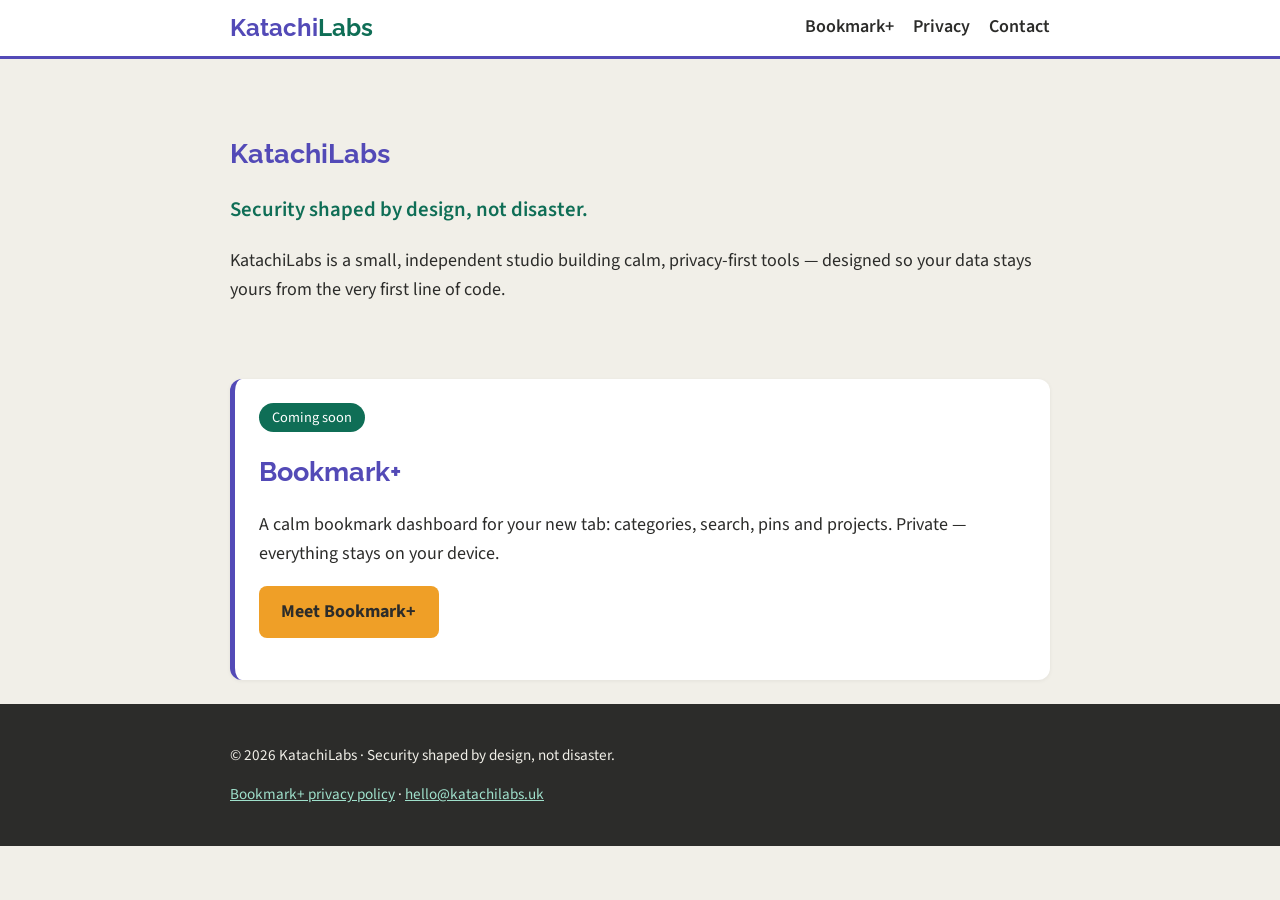
==== index.html @ a88a9feb "v0.1: home, Bookmark+ hub, draft privacy policy" ====
<!doctype html><html lang="en-GB"><head><meta charset="utf-8"><meta name="viewport" content="width=device-width,initial-scale=1">
<link rel="preconnect" href="https://fonts.googleapis.com"><link rel="preconnect" href="https://fonts.gstatic.com" crossorigin>
<link href="https://fonts.googleapis.com/css2?family=Raleway:wght@600;700&family=Source+Sans+3:wght@400;600&display=swap" rel="stylesheet">
<link rel="stylesheet" href="/style.css"><title>KatachiLabs — Security shaped by design, not disaster</title><meta name="description" content="KatachiLabs builds calm, private tools. Home of Bookmark+."></head><body>
<header class="site"><div class="wrap"><a class="wordmark" href="/">Katachi<span>Labs</span></a><nav><a href="/bookmark-plus/">Bookmark+</a><a href="/bookmark-plus/privacy/">Privacy</a><a href="mailto:hello@katachilabs.uk">Contact</a></nav></div></header><main class="wrap">
<section class="hero"><h1>KatachiLabs</h1><p class="tagline">Security shaped by design, not disaster.</p>
<!-- ASSUMPTION: placeholder intro; David to supply 2–3 lines -->
<p>KatachiLabs is a small, independent studio building calm, privacy-first tools — designed so your data stays yours from the very first line of code.</p></section>
<section class="card"><span class="badge">Coming soon</span><h2>Bookmark+</h2><p>A calm bookmark dashboard for your new tab: categories, search, pins and projects. Private — everything stays on your device.</p><p><a class="btn" href="/bookmark-plus/">Meet Bookmark+</a></p></section>
</main><footer class="site"><div class="wrap"><p>© 2026 KatachiLabs · Security shaped by design, not disaster.</p><p><a href="/bookmark-plus/privacy/">Bookmark+ privacy policy</a> · <!-- ASSUMPTION: contact address unconfirmed --><a href="mailto:hello@katachilabs.uk">hello@katachilabs.uk</a></p></div></footer></body></html>
---- style.css ----
:root{--purple:#534AB7;--teal:#0F6E56;--amber:#EF9F27;--charcoal:#2C2C2A;--fog:#F1EFE8;--card:#fff}
*{box-sizing:border-box}
body{margin:0;background:var(--fog);color:var(--charcoal);font:18px/1.6 "Source Sans 3","Source Sans Pro",system-ui,sans-serif}
h1,h2,h3,.wordmark{font-family:Raleway,system-ui,sans-serif;color:var(--purple);line-height:1.25}
a{color:var(--teal)}
.wrap{max-width:860px;margin:0 auto;padding:0 1.25rem}
header.site{background:#fff;border-bottom:3px solid var(--purple)}
header.site .wrap{display:flex;justify-content:space-between;align-items:center;flex-wrap:wrap;padding:.8rem 1.25rem}
.wordmark{font-weight:700;font-size:1.5rem;text-decoration:none}
.wordmark span{color:var(--teal)}
nav a{margin-left:1.2rem;text-decoration:none;font-weight:600;color:var(--charcoal)}
nav a:hover{color:var(--purple)}
.hero{padding:3.5rem 0 2rem}
.tagline{font-size:1.3rem;color:var(--teal);font-weight:600}
.card{background:var(--card);border-radius:12px;padding:1.5rem;margin:1.5rem 0;box-shadow:0 1px 4px rgba(0,0,0,.06);border-left:5px solid var(--purple)}
.btn{display:inline-block;background:var(--amber);color:var(--charcoal);font-weight:700;padding:.7rem 1.4rem;border-radius:8px;text-decoration:none}
.btn[aria-disabled=true]{opacity:.7;cursor:not-allowed}
.badge{display:inline-block;background:var(--teal);color:#fff;border-radius:999px;padding:.2rem .8rem;font-size:.9rem}
.draft{background:#fff4e0;border:1px dashed var(--amber);padding:.6rem 1rem;border-radius:8px}
table{border-collapse:collapse;width:100%;background:#fff}th,td{border:1px solid #ddd;padding:.5rem;text-align:left;vertical-align:top}th{background:#eeedf8}
main{padding-bottom:3rem}
footer.site{background:var(--charcoal);color:var(--fog);padding:1.5rem 0;font-size:.95rem}footer.site a{color:#9fe0cb}
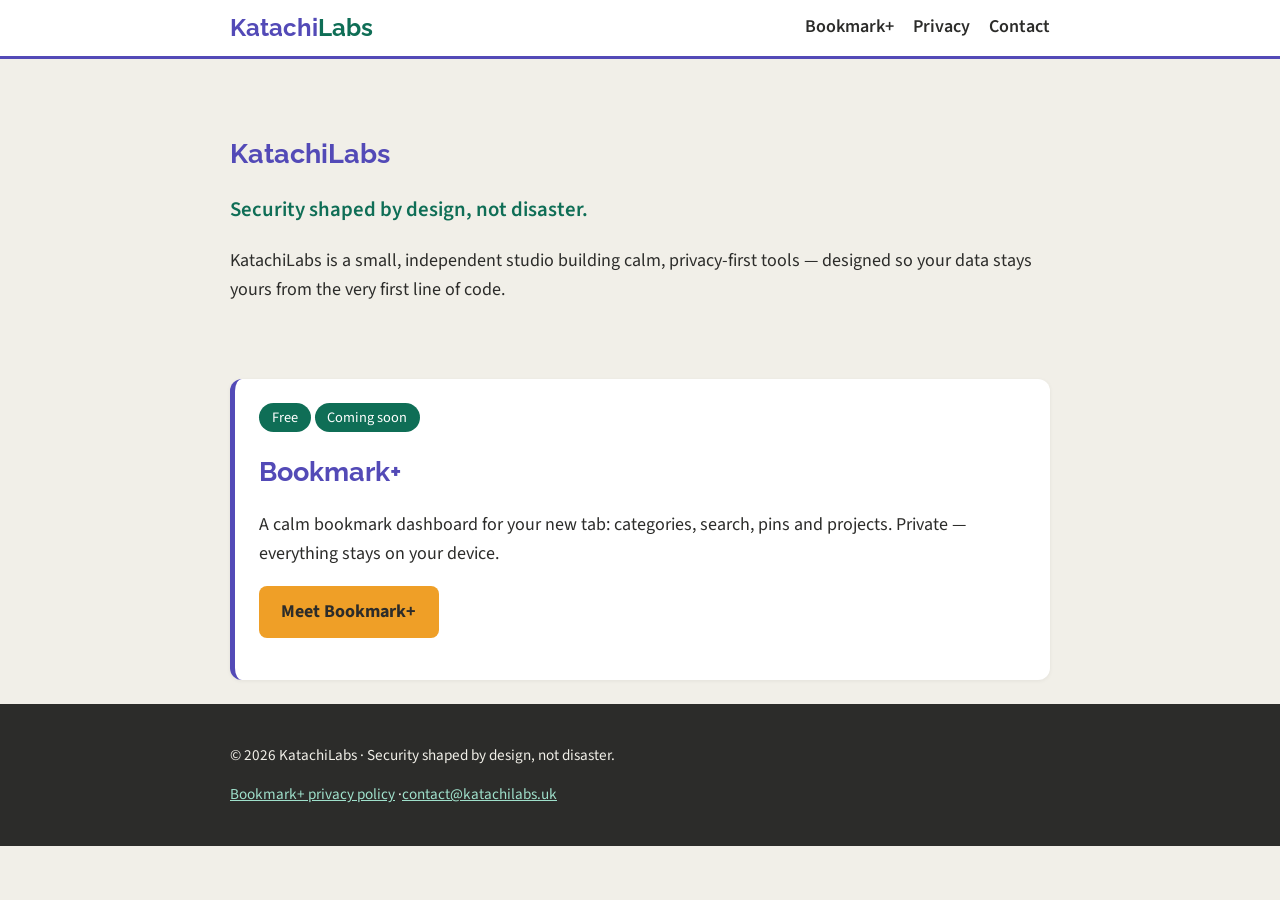
==== commit b9afc98b: "Contact to contact@, B+ marked Free, paid-tier line, resolve A2/A6" ====
--- a/index.html
+++ b/index.html
@@ -2,9 +2,9 @@
 <link rel="preconnect" href="https://fonts.googleapis.com"><link rel="preconnect" href="https://fonts.gstatic.com" crossorigin>
 <link href="https://fonts.googleapis.com/css2?family=Raleway:wght@600;700&family=Source+Sans+3:wght@400;600&display=swap" rel="stylesheet">
 <link rel="stylesheet" href="/style.css"><title>KatachiLabs — Security shaped by design, not disaster</title><meta name="description" content="KatachiLabs builds calm, private tools. Home of Bookmark+."></head><body>
-<header class="site"><div class="wrap"><a class="wordmark" href="/">Katachi<span>Labs</span></a><nav><a href="/bookmark-plus/">Bookmark+</a><a href="/bookmark-plus/privacy/">Privacy</a><a href="mailto:hello@katachilabs.uk">Contact</a></nav></div></header><main class="wrap">
+<header class="site"><div class="wrap"><a class="wordmark" href="/">Katachi<span>Labs</span></a><nav><a href="/bookmark-plus/">Bookmark+</a><a href="/bookmark-plus/privacy/">Privacy</a><a href="mailto:contact@katachilabs.uk">Contact</a></nav></div></header><main class="wrap">
 <section class="hero"><h1>KatachiLabs</h1><p class="tagline">Security shaped by design, not disaster.</p>
 <!-- ASSUMPTION: placeholder intro; David to supply 2–3 lines -->
 <p>KatachiLabs is a small, independent studio building calm, privacy-first tools — designed so your data stays yours from the very first line of code.</p></section>
-<section class="card"><span class="badge">Coming soon</span><h2>Bookmark+</h2><p>A calm bookmark dashboard for your new tab: categories, search, pins and projects. Private — everything stays on your device.</p><p><a class="btn" href="/bookmark-plus/">Meet Bookmark+</a></p></section>
-</main><footer class="site"><div class="wrap"><p>© 2026 KatachiLabs · Security shaped by design, not disaster.</p><p><a href="/bookmark-plus/privacy/">Bookmark+ privacy policy</a> · <!-- ASSUMPTION: contact address unconfirmed --><a href="mailto:hello@katachilabs.uk">hello@katachilabs.uk</a></p></div></footer></body></html>
+<section class="card"><span class="badge">Free</span> <span class="badge">Coming soon</span><h2>Bookmark+</h2><p>A calm bookmark dashboard for your new tab: categories, search, pins and projects. Private — everything stays on your device.</p><p><a class="btn" href="/bookmark-plus/">Meet Bookmark+</a></p></section>
+</main><footer class="site"><div class="wrap"><p>© 2026 KatachiLabs · Security shaped by design, not disaster.</p><p><a href="/bookmark-plus/privacy/">Bookmark+ privacy policy</a> ·<a href="mailto:contact@katachilabs.uk">contact@katachilabs.uk</a></p></div></footer></body></html>
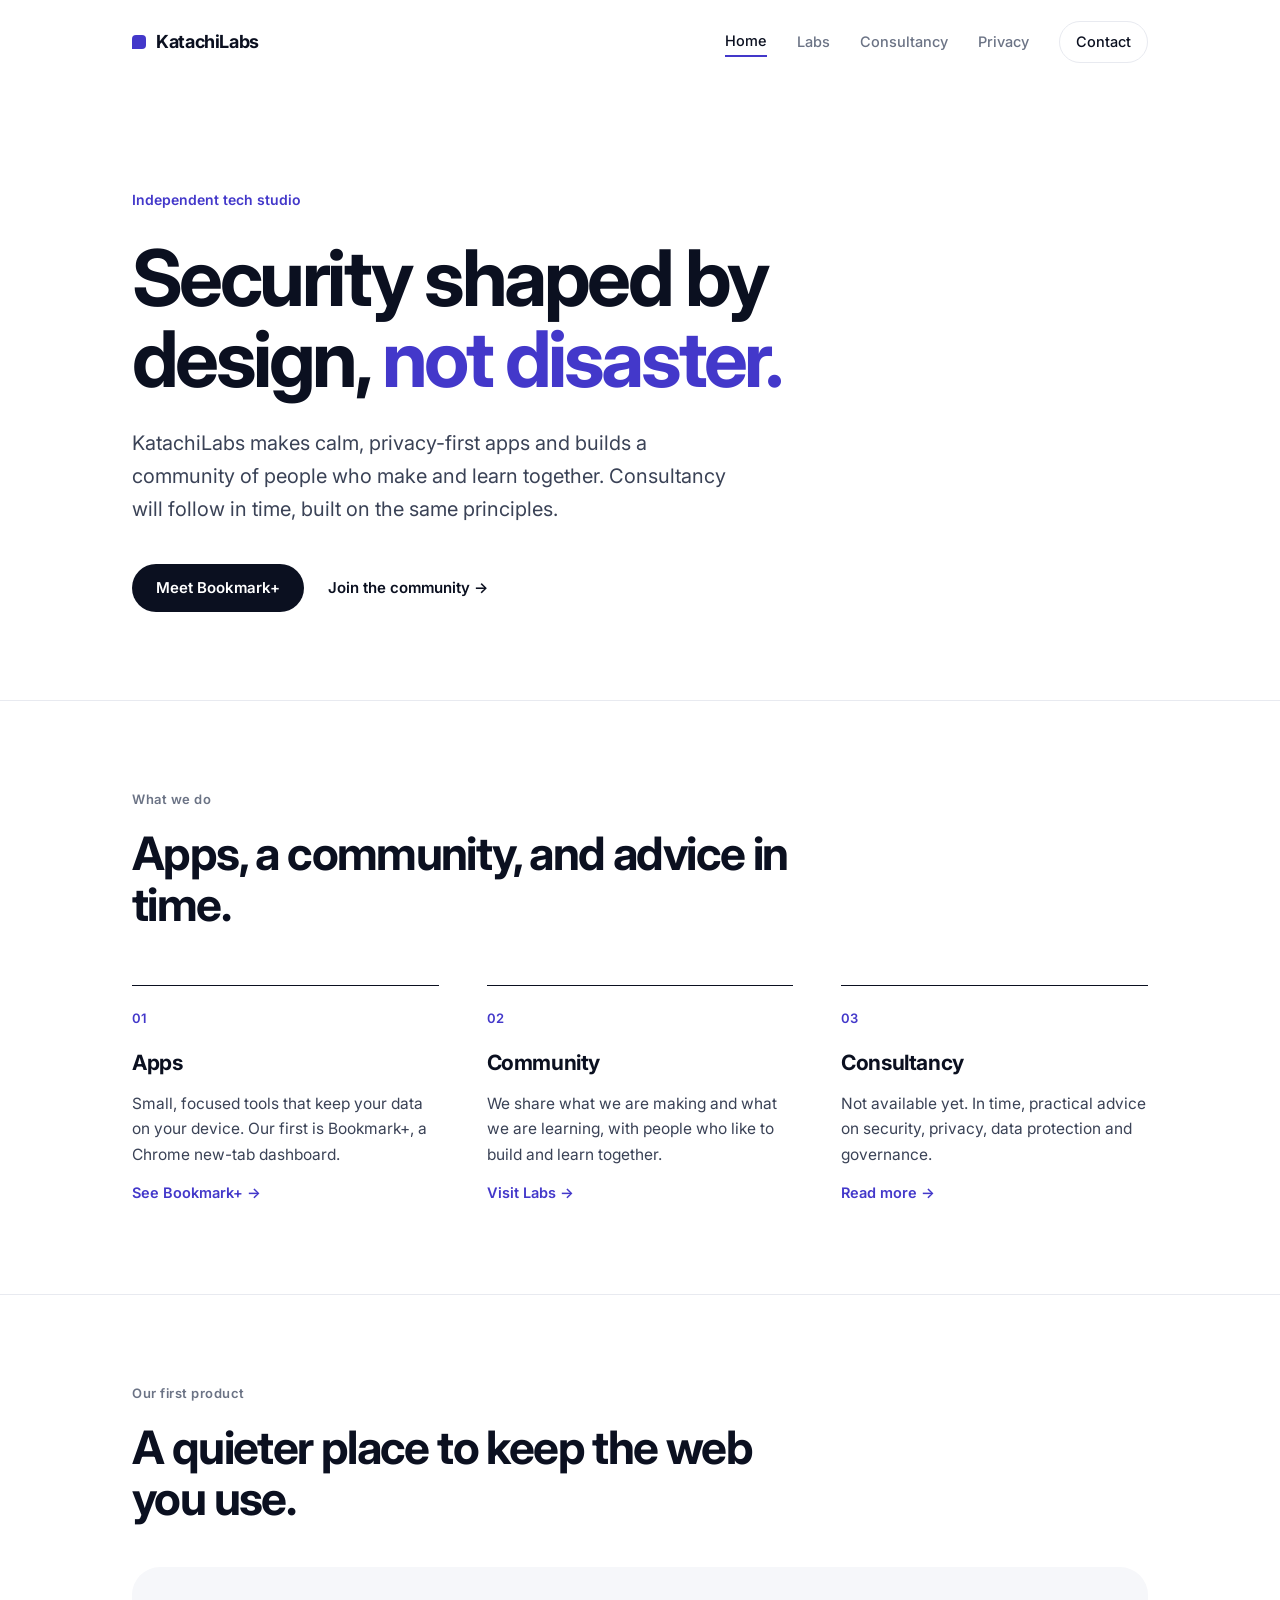
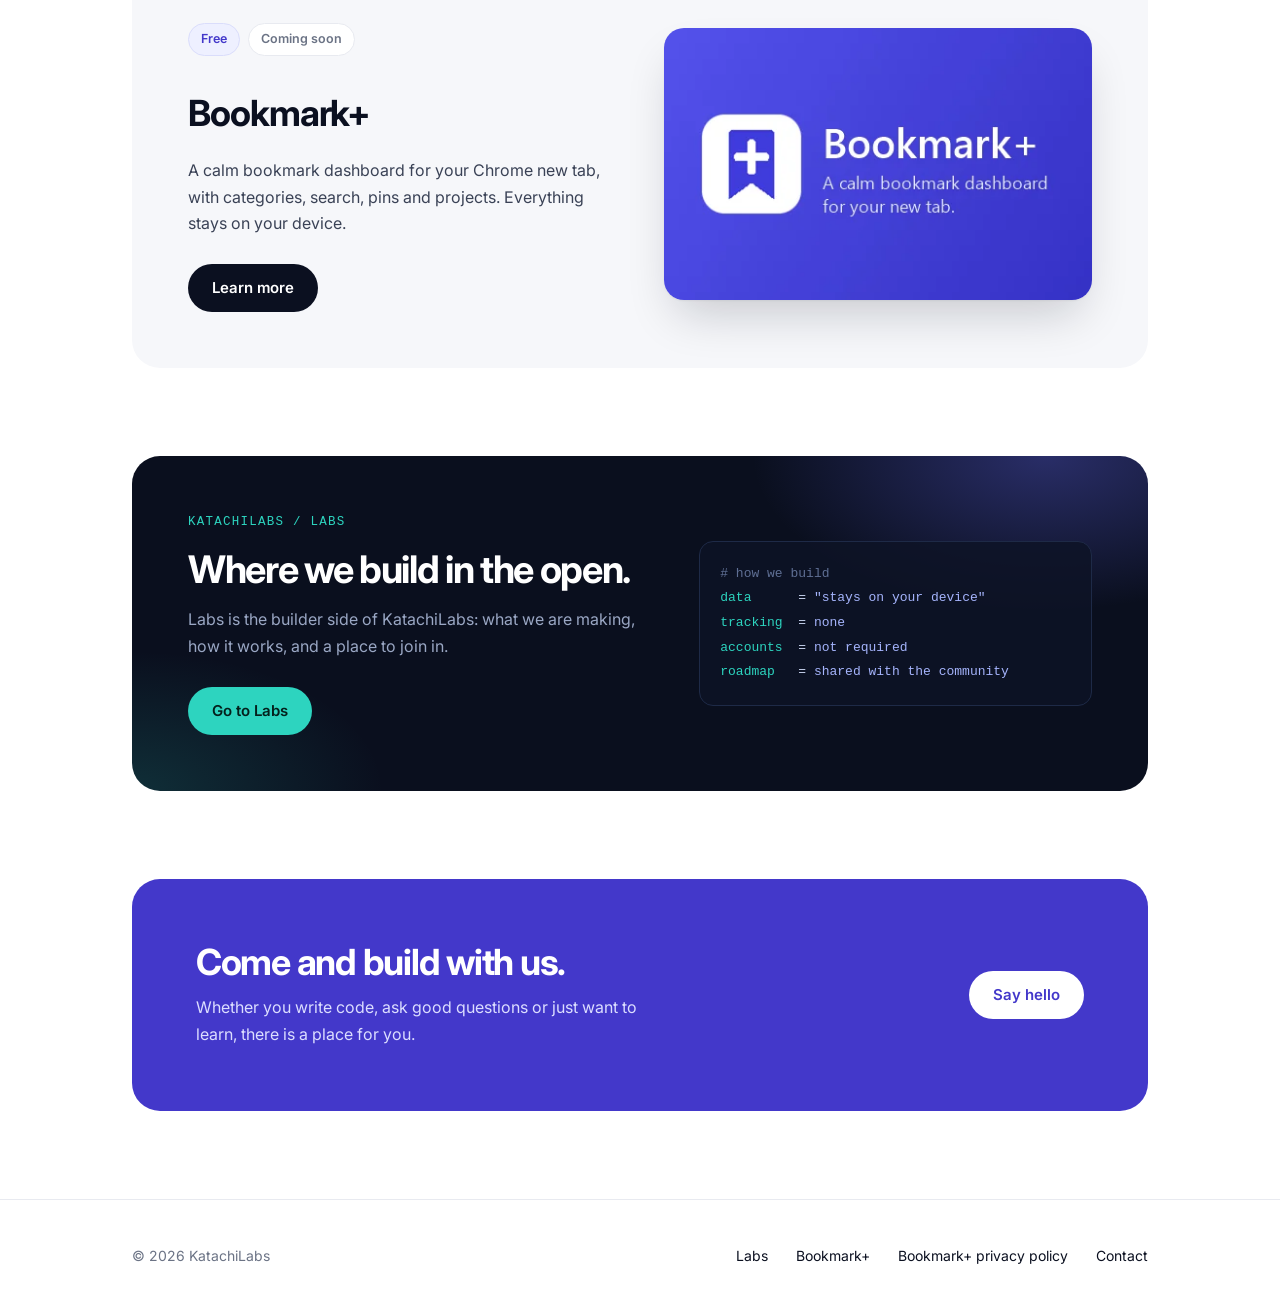
==== commit e6c503ee: "v2 prototype: two-theme split (Clean Slate main site, Midnight Studio Labs), real Bookmark+ images" ====
--- a/index.html
+++ b/index.html
@@ -1,10 +1,39 @@
-<!doctype html><html lang="en-GB"><head><meta charset="utf-8"><meta name="viewport" content="width=device-width,initial-scale=1">
+<!doctype html>
+<html lang="en-GB"><head><meta charset="utf-8"><meta name="viewport" content="width=device-width,initial-scale=1">
+<title>KatachiLabs | Security shaped by design, not disaster</title><meta name="description" content="KatachiLabs is an independent tech studio building calm, privacy-first apps and a builder community. Home of Bookmark+."><meta name="theme-color" content="#ffffff">
+<link rel="icon" href="/assets/favicon.svg" type="image/svg+xml">
 <link rel="preconnect" href="https://fonts.googleapis.com"><link rel="preconnect" href="https://fonts.gstatic.com" crossorigin>
-<link href="https://fonts.googleapis.com/css2?family=Raleway:wght@600;700&family=Source+Sans+3:wght@400;600&display=swap" rel="stylesheet">
-<link rel="stylesheet" href="/style.css"><title>KatachiLabs — Security shaped by design, not disaster</title><meta name="description" content="KatachiLabs builds calm, private tools. Home of Bookmark+."></head><body>
-<header class="site"><div class="wrap"><a class="wordmark" href="/">Katachi<span>Labs</span></a><nav><a href="/bookmark-plus/">Bookmark+</a><a href="/bookmark-plus/privacy/">Privacy</a><a href="mailto:contact@katachilabs.uk">Contact</a></nav></div></header><main class="wrap">
-<section class="hero"><h1>KatachiLabs</h1><p class="tagline">Security shaped by design, not disaster.</p>
-<!-- ASSUMPTION: placeholder intro; David to supply 2–3 lines -->
-<p>KatachiLabs is a small, independent studio building calm, privacy-first tools — designed so your data stays yours from the very first line of code.</p></section>
-<section class="card"><span class="badge">Free</span> <span class="badge">Coming soon</span><h2>Bookmark+</h2><p>A calm bookmark dashboard for your new tab: categories, search, pins and projects. Private — everything stays on your device.</p><p><a class="btn" href="/bookmark-plus/">Meet Bookmark+</a></p></section>
-</main><footer class="site"><div class="wrap"><p>© 2026 KatachiLabs · Security shaped by design, not disaster.</p><p><a href="/bookmark-plus/privacy/">Bookmark+ privacy policy</a> ·<a href="mailto:contact@katachilabs.uk">contact@katachilabs.uk</a></p></div></footer></body></html>
+<link href="https://fonts.googleapis.com/css2?family=Inter:wght@400;500;600;700&display=swap" rel="stylesheet">
+<link rel="stylesheet" href="/assets/tokens.css"><link rel="stylesheet" href="/assets/clean-slate.css">
+</head><body class="theme-light">
+<a class="skip" href="#main">Skip to content</a>
+<header class="site"><div class="wrap"><a class="logo" href="/" aria-label="KatachiLabs home"><i></i>KatachiLabs</a><nav aria-label="Main"><a href="/" aria-current="page">Home</a><a href="/labs/">Labs</a><a href="/consultancy/">Consultancy</a><a href="/bookmark-plus/privacy/">Privacy</a><a href="/contact/" class="c">Contact</a></nav></div></header>
+<main id="main">
+<div class="wrap"><div class="hero"><div class="kicker">Independent tech studio</div>
+<h1>Security shaped by design, <em>not disaster.</em></h1>
+<p class="lead">KatachiLabs makes calm, privacy-first apps and builds a community of people who make and learn together. Consultancy will follow in time, built on the same principles.</p>
+<div class="btns"><a class="btn p" href="/bookmark-plus/">Meet Bookmark+</a><a class="btn t" href="/labs/">Join the community &rarr;</a></div></div></div>
+<hr>
+<div class="wrap sec"><div class="label">What we do</div><h2>Apps, a community, and advice in time.</h2>
+<div class="cols">
+<div class="col"><span class="n">01</span><h3>Apps</h3><p>Small, focused tools that keep your data on your device. Our first is Bookmark+, a Chrome new-tab dashboard.</p><a class="more" href="/bookmark-plus/">See Bookmark+ &rarr;</a></div>
+<div class="col"><span class="n">02</span><h3>Community</h3><p>We share what we are making and what we are learning, with people who like to build and learn together.</p><a class="more" href="/labs/">Visit Labs &rarr;</a></div>
+<div class="col"><span class="n">03</span><h3>Consultancy</h3><p>Not available yet. In time, practical advice on security, privacy, data protection and governance.</p><a class="more" href="/consultancy/">Read more &rarr;</a></div>
+</div></div>
+<hr>
+<div class="wrap sec"><div class="label">Our first product</div><h2>A quieter place to keep the web you use.</h2>
+<div class="product"><div><div class="pills"><span class="pill a">Free</span><span class="pill">Coming soon</span></div>
+<h3>Bookmark+</h3><p>A calm bookmark dashboard for your Chrome new tab, with categories, search, pins and projects. Everything stays on your device.</p><a class="btn p" href="/bookmark-plus/">Learn more</a></div>
+<div class="promo"><picture><source type="image/webp" srcset="/labs/bookmark-plus/img/promo-440.webp"><img src="/labs/bookmark-plus/img/promo-440.png" width="440" height="280" alt="Bookmark+ logo tile: a bookmark icon with a plus sign, and the text 'A calm bookmark dashboard for your new tab.'" loading="lazy" decoding="async"></picture></div></div></div>
+<div class="wrap" style="padding-bottom:88px"><div class="labsband"><div><div class="tagline">KatachiLabs / Labs</div><h2>Where we build in the open.</h2>
+<p>Labs is the builder side of KatachiLabs: what we are making, how it works, and a place to join in.</p><a class="btn" href="/labs/">Go to Labs</a></div>
+<pre><span class="c"># how we build</span>
+<span class="k">data</span>      = <span class="v">"stays on your device"</span>
+<span class="k">tracking</span>  = <span class="v">none</span>
+<span class="k">accounts</span>  = <span class="v">not required</span>
+<span class="k">roadmap</span>   = <span class="v">shared with the community</span></pre></div></div>
+<div class="wrap cta"><div class="box"><div><h2>Come and build with us.</h2><p>Whether you write code, ask good questions or just want to learn, there is a place for you.</p></div><a class="btn" href="/contact/">Say hello</a></div></div>
+</main>
+<footer class="site"><div class="wrap"><div>&copy; 2026 KatachiLabs</div>
+<div class="l"><a href="/labs/">Labs</a><a href="/bookmark-plus/">Bookmark+</a><a href="/bookmark-plus/privacy/">Bookmark+ privacy policy</a><a href="/contact/">Contact</a></div></div></footer>
+</body></html>
--- a/assets/tokens.css
+++ b/assets/tokens.css
@@ -0,0 +1,20 @@
+/* Shared design tokens: fonts, brand accents, shape. Loaded by both themes. */
+:root{
+  --font-sans:Inter,system-ui,-apple-system,"Segoe UI",Roboto,sans-serif;
+  --font-mono:"JetBrains Mono",ui-monospace,Menlo,Consolas,monospace;
+  --brand-indigo:#4338CA;      /* Clean Slate accent */
+  --brand-indigo-light:#6366F1;/* Midnight secondary accent */
+  --brand-teal:#2DD4BF;        /* Midnight primary accent */
+  --brand-ink:#0B1020;
+  --brand-night:#0A0F1E;
+  --radius-pill:99px;
+  --radius-card:20px;
+}
+*{box-sizing:border-box;margin:0}
+html{-webkit-text-size-adjust:100%}
+a{color:inherit;text-decoration:none}
+img,svg{max-width:100%}
+.skip{position:absolute;left:-999px;top:0;background:#fff;color:#000;padding:8px 12px;z-index:99}
+.skip:focus{left:8px;top:8px}
+.placeholder{background:#FFF4CC;color:#5B4A00;border:1px dashed #D4A800;border-radius:6px;padding:1px 8px;font-weight:600;font-size:.92em}
+.dark .placeholder,.theme-dark .placeholder{background:rgba(251,191,36,.12);color:#FCD34D;border-color:rgba(251,191,36,.5)}
--- a/assets/clean-slate.css
+++ b/assets/clean-slate.css
@@ -0,0 +1,112 @@
+/* Clean Slate theme: main site (front of house) */
+:root{--ink:#0B1020;--text:#3A4256;--muted:#6B7385;--line:#E8EAF0;--soft:#F6F7FA;--accent:#4338CA;--accent-soft:#EEF0FF}
+body{font-family:var(--font-sans);background:#fff;color:var(--text);line-height:1.65;-webkit-font-smoothing:antialiased;font-size:16px}
+.wrap{max-width:1080px;margin:0 auto;padding:0 32px}
+header.site .wrap{display:flex;align-items:center;justify-content:space-between;height:84px;gap:24px}
+.logo{font-weight:700;font-size:18px;color:var(--ink);letter-spacing:-.02em;display:flex;align-items:center;gap:10px}
+.logo i{width:14px;height:14px;background:var(--accent);border-radius:4px 4px 4px 0;display:inline-block}
+nav{display:flex;gap:30px;font-size:14.5px;color:var(--muted);font-weight:500;align-items:center}
+nav a:hover,nav a[aria-current]{color:var(--ink)}
+nav a[aria-current]:not(.c){box-shadow:0 2px 0 var(--accent);padding-bottom:3px}
+nav a.c{color:var(--ink);border:1px solid var(--line);padding:8px 16px;border-radius:99px}
+nav a.c:hover,nav a.c[aria-current]{border-color:var(--ink)}
+a:focus-visible{outline:2px solid var(--accent);outline-offset:3px;border-radius:4px}
+.hero{padding-block:104px 88px;max-width:860px}
+.kicker{font-size:14px;font-weight:600;color:var(--accent);margin-bottom:26px}
+h1{font-size:clamp(38px,6.6vw,78px);line-height:1.04;letter-spacing:-.045em;color:var(--ink);font-weight:700}
+h1 em{font-style:normal;color:var(--accent)}
+.hero.sm{padding-block:80px 56px}
+.hero.sm h1{font-size:clamp(34px,5vw,56px)}
+.lead{font-size:20px;color:var(--text);max-width:620px;margin:28px 0 38px}
+.btns{display:flex;gap:12px;flex-wrap:wrap;align-items:center}
+.btn{font-weight:600;font-size:15px;padding:14px 24px;border-radius:99px;transition:.2s;display:inline-block;line-height:1.3}
+.btn.p{background:var(--ink);color:#fff}.btn.p:hover{background:var(--accent)}
+.btn.t{color:var(--ink);padding-left:12px}.btn.t:hover{color:var(--accent)}
+.btn[aria-disabled=true]{opacity:.6;cursor:not-allowed;pointer-events:none}
+hr{border:0;border-top:1px solid var(--line)}
+.sec{padding-block:88px}
+.label{font-size:13px;font-weight:600;color:var(--muted);letter-spacing:.04em;margin-bottom:18px}
+h2{font-size:clamp(28px,4vw,46px);letter-spacing:-.035em;line-height:1.1;color:var(--ink);font-weight:700;max-width:680px}
+.product{margin-top:44px;background:var(--soft);border-radius:28px;padding:56px;display:grid;grid-template-columns:1fr 1fr;gap:48px;align-items:center}
+.pills{display:flex;gap:8px;margin-bottom:22px;flex-wrap:wrap}
+.pill{font-size:12.5px;font-weight:600;padding:5px 12px;border-radius:99px;background:#fff;border:1px solid var(--line);color:var(--muted)}
+.pill.a{background:var(--accent-soft);border-color:#DADDFB;color:var(--accent)}
+.product h3{font-size:36px;letter-spacing:-.03em;color:var(--ink);margin-bottom:14px}
+.product p{margin-bottom:28px;max-width:440px}
+.shot{background:#fff;border-radius:18px;box-shadow:0 1px 2px rgba(11,16,32,.05),0 24px 48px -12px rgba(11,16,32,.14);padding:20px;border:1px solid var(--line)}
+.shot .dots{display:flex;gap:6px;margin-bottom:16px}.shot .dots i{width:9px;height:9px;border-radius:50%;background:var(--line)}
+.shot .s{height:34px;border-radius:99px;background:var(--soft);font-size:12.5px;color:var(--muted);padding:7px 16px;margin-bottom:14px}
+.shot .g{display:grid;grid-template-columns:repeat(4,1fr);gap:10px}
+.shot .g b{aspect-ratio:1;border-radius:12px;background:var(--soft)}
+.shot .g b:nth-child(2),.shot .g b:nth-child(7){background:var(--accent-soft)}
+.shot .g b:nth-child(5){background:var(--accent)}
+.cols{display:grid;grid-template-columns:repeat(3,1fr);gap:48px;margin-top:56px}
+.col{border-top:1px solid var(--ink);padding-top:22px}
+.col .n{font-size:13px;font-weight:600;color:var(--accent);margin-bottom:16px;display:block}
+.col h3{font-size:21px;color:var(--ink);letter-spacing:-.02em;margin-bottom:10px}
+.col p{font-size:15.5px;color:var(--text)}
+.col .more{display:inline-block;margin-top:14px;font-weight:600;font-size:14.5px;color:var(--accent)}
+.col .more:hover{text-decoration:underline}
+/* Labs bridge: a dark card on the light site that previews the Labs theme */
+.labsband{background:#0A0F1E;color:#E7ECF7;border-radius:28px;padding:56px;display:grid;grid-template-columns:1.2fr 1fr;gap:40px;align-items:center;
+  background-image:radial-gradient(420px 220px at 90% 0,rgba(99,102,241,.35),transparent 70%),radial-gradient(360px 200px at 0 100%,rgba(45,212,191,.16),transparent 70%)}
+.labsband .tagline{font-family:var(--font-mono);font-size:12.5px;color:#2DD4BF;letter-spacing:.1em;text-transform:uppercase;margin-bottom:16px}
+.labsband h2{color:#fff;font-size:clamp(26px,3.4vw,38px)}
+.labsband p{color:#9AA7C4;margin:16px 0 28px;max-width:480px}
+.labsband .btn{background:#2DD4BF;color:#04201C}.labsband .btn:hover{background:#fff}
+.labsband pre{font-family:var(--font-mono);font-size:13px;line-height:1.9;color:#C8D3EE;background:rgba(13,19,38,.85);border:1px solid #1E2A47;border-radius:14px;padding:20px;white-space:pre-wrap;overflow:hidden}
+.labsband pre .k{color:#2DD4BF}.labsband pre .c{color:#5F6F94}.labsband pre .v{color:#A5B4FC}
+.cta{padding-bottom:88px}
+.cta .box{border-radius:28px;background:var(--accent);color:#fff;padding:64px;display:flex;justify-content:space-between;align-items:center;gap:32px}
+.cta h2{color:#fff;font-size:36px}
+.cta p{color:#DCDEFF;margin-top:12px;max-width:480px}
+.cta .btn{background:#fff;color:var(--accent);white-space:nowrap}.cta .btn:hover{background:var(--ink);color:#fff}
+/* simple content pages */
+.page{padding-block:24px 96px;max-width:760px}
+.page p{margin-bottom:18px}
+.card{border:1px solid var(--line);border-radius:20px;padding:32px;margin:28px 0;background:#fff}
+.card h2,.card h3{font-size:22px;letter-spacing:-.02em;margin-bottom:10px}
+.card.soft{background:var(--soft);border-color:transparent}
+.card ul{padding-left:20px}.card li{margin:6px 0}
+.page a.inline,.prose a{color:var(--accent);text-decoration:underline;text-underline-offset:3px}
+/* privacy policy prose */
+.prose{max-width:780px;padding-block:56px 96px}
+.prose h1{font-size:clamp(32px,4.6vw,48px);letter-spacing:-.04em;margin-bottom:18px}
+.prose h2{font-size:26px;letter-spacing:-.025em;margin:44px 0 14px;max-width:none}
+.prose p{margin:0 0 16px}
+.prose ul{margin:0 0 18px;padding-left:22px}.prose li{margin:8px 0}
+.prose strong{color:var(--ink)}
+.prose code,.prose kbd{font-family:var(--font-mono);font-size:.88em;background:var(--soft);border:1px solid var(--line);border-radius:6px;padding:1px 6px;color:var(--ink);overflow-wrap:anywhere}
+.prose table{border-collapse:collapse;width:100%;margin:18px 0 22px;font-size:15px;border:1px solid var(--line);border-radius:12px}
+.prose th,.prose td{border-bottom:1px solid var(--line);padding:12px 14px;text-align:left;vertical-align:top}
+.prose th{background:var(--soft);color:var(--ink);font-weight:600;font-size:13.5px}
+.prose td:first-child{white-space:nowrap}
+.prose tr:last-child td{border-bottom:0}
+footer.site{border-top:1px solid var(--line);padding:44px 0;font-size:14px;color:var(--muted)}
+footer.site .wrap{display:flex;justify-content:space-between;flex-wrap:wrap;gap:18px}
+footer.site .l{display:flex;gap:28px;flex-wrap:wrap}footer.site a{color:var(--ink)}footer.site a:hover{color:var(--accent)}
+@media(max-width:860px){.product{grid-template-columns:1fr;padding:36px}.cols{grid-template-columns:1fr;gap:32px}.cta .box{flex-direction:column;align-items:flex-start;padding:40px}.labsband{grid-template-columns:1fr;padding:36px}}
+@media(max-width:640px){
+  .wrap{padding:0 20px}
+  header.site .wrap{height:auto;flex-wrap:wrap;padding-top:16px;padding-bottom:8px;gap:8px 16px}
+  nav{width:100%;gap:18px;overflow-x:auto;padding:8px 0 10px;font-size:14px;white-space:nowrap}
+  nav a.c{padding:6px 14px}
+  .hero{padding-block:56px 48px}.hero.sm{padding-block:48px 32px}.sec{padding-block:56px}.product{padding:24px;border-radius:22px}.cta{padding-bottom:56px}
+  .lead{font-size:18px}.cta .box{padding:28px;border-radius:22px}.labsband{padding:26px;border-radius:22px}
+  .prose{padding-block:32px 64px}.prose th,.prose td{padding:10px}.prose td:first-child{white-space:normal}
+  .card{padding:22px}
+}
+.prose td code{overflow-wrap:normal}
+@media(max-width:640px){.prose td:first-child{min-width:104px}.prose td code{font-size:.82em;padding:1px 4px}}
+.promo{display:flex;justify-content:center}
+.promo img{width:100%;max-width:440px;height:auto;border-radius:20px;box-shadow:0 1px 2px rgba(11,16,32,.05),0 24px 48px -12px rgba(11,16,32,.2)}
+.hero-shot{margin:0 0 72px}
+.hero-shot img,.gallery img{display:block;width:100%;height:auto;border-radius:16px;border:1px solid var(--line);box-shadow:0 1px 2px rgba(11,16,32,.05),0 24px 48px -12px rgba(11,16,32,.16)}
+.hero-shot figcaption{font-size:13px;color:var(--muted);margin-top:12px}
+.checks{list-style:none;padding:0;margin-top:40px;display:grid;grid-template-columns:1fr 1fr;gap:12px 32px}
+.checks li{padding-left:28px;position:relative}
+.checks li:before{content:"";position:absolute;left:4px;top:.55em;width:10px;height:6px;border-left:2px solid var(--accent);border-bottom:2px solid var(--accent);transform:rotate(-45deg)}
+.col kbd{font-family:var(--font-mono);font-size:.85em;background:var(--soft);border:1px solid var(--line);border-radius:6px;padding:1px 6px;color:var(--ink)}
+.pills{margin-bottom:28px}
+@media(max-width:640px){.checks{grid-template-columns:1fr}.hero-shot{margin-bottom:40px}}
+@media(max-width:420px){nav{gap:13px;font-size:13.5px}nav a.c{padding:5px 11px}}
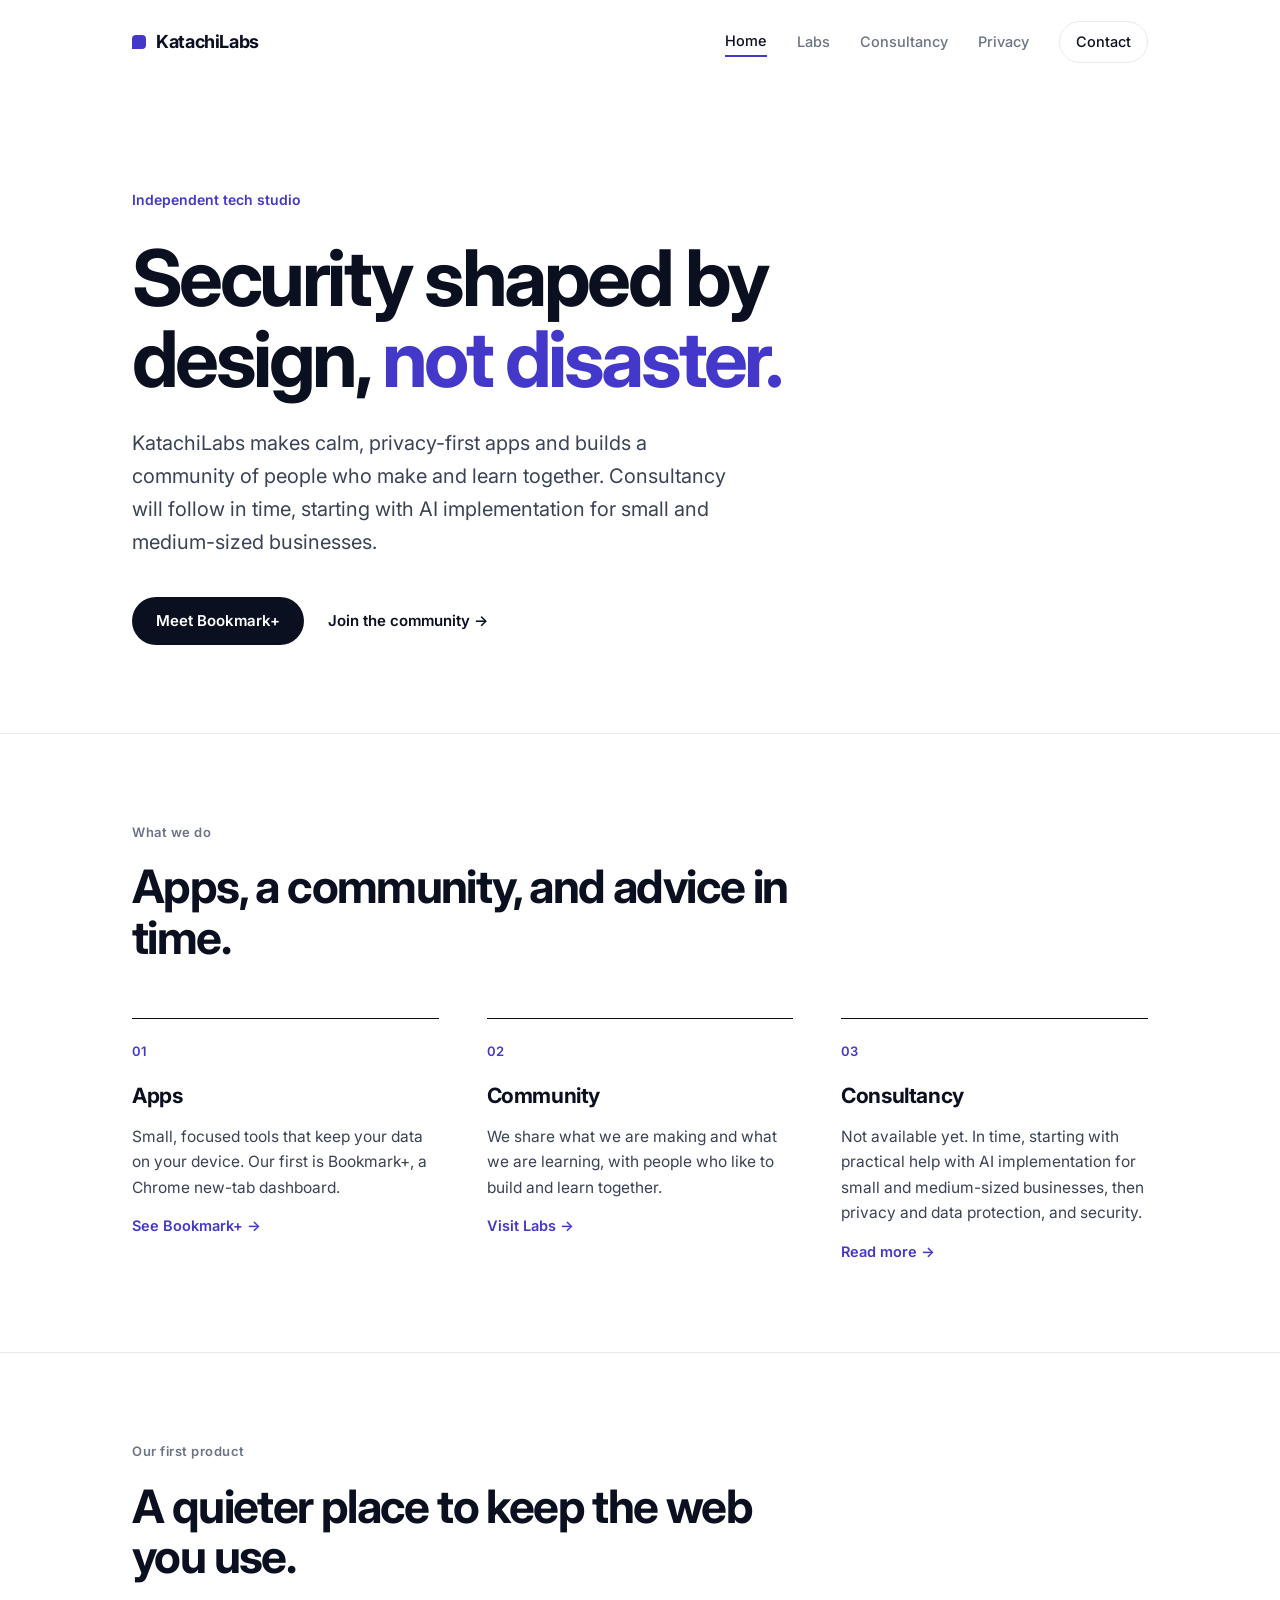
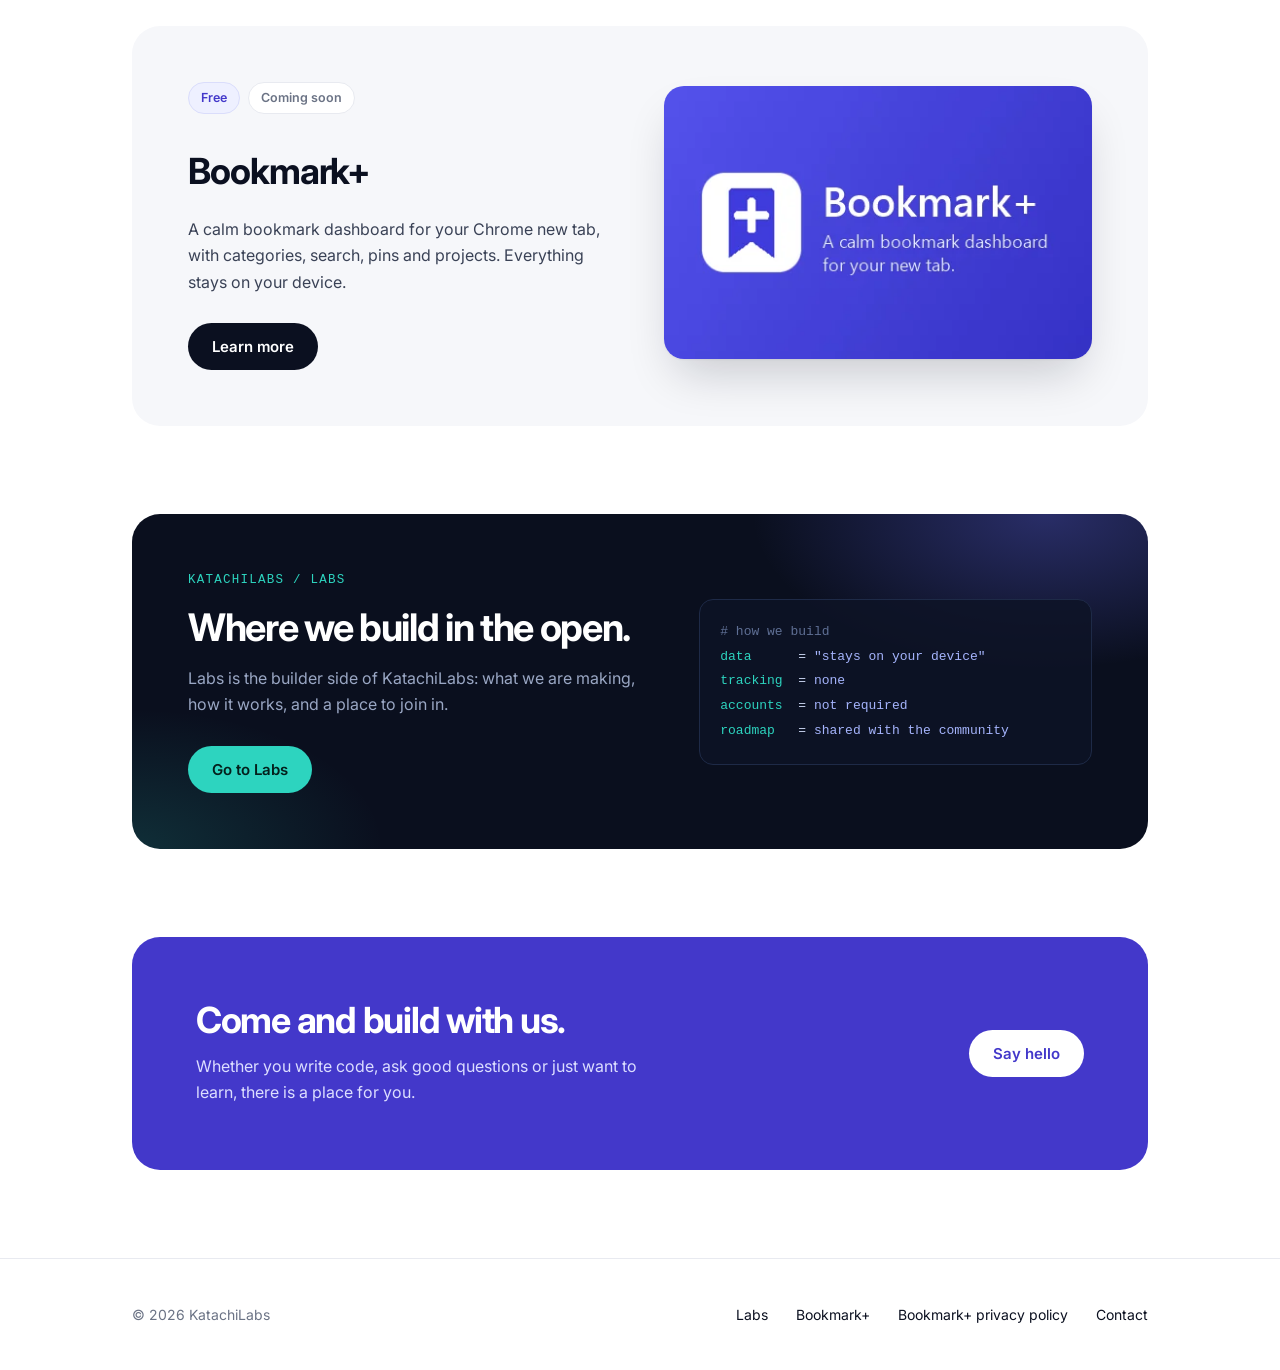
==== commit 445f2c07: "v2: real contact email, consultancy reordered (AI implementation for SMBs first), build log intro" ====
--- a/index.html
+++ b/index.html
@@ -11,14 +11,14 @@
 <main id="main">
 <div class="wrap"><div class="hero"><div class="kicker">Independent tech studio</div>
 <h1>Security shaped by design, <em>not disaster.</em></h1>
-<p class="lead">KatachiLabs makes calm, privacy-first apps and builds a community of people who make and learn together. Consultancy will follow in time, built on the same principles.</p>
+<p class="lead">KatachiLabs makes calm, privacy-first apps and builds a community of people who make and learn together. Consultancy will follow in time, starting with AI implementation for small and medium-sized businesses.</p>
 <div class="btns"><a class="btn p" href="/bookmark-plus/">Meet Bookmark+</a><a class="btn t" href="/labs/">Join the community &rarr;</a></div></div></div>
 <hr>
 <div class="wrap sec"><div class="label">What we do</div><h2>Apps, a community, and advice in time.</h2>
 <div class="cols">
 <div class="col"><span class="n">01</span><h3>Apps</h3><p>Small, focused tools that keep your data on your device. Our first is Bookmark+, a Chrome new-tab dashboard.</p><a class="more" href="/bookmark-plus/">See Bookmark+ &rarr;</a></div>
 <div class="col"><span class="n">02</span><h3>Community</h3><p>We share what we are making and what we are learning, with people who like to build and learn together.</p><a class="more" href="/labs/">Visit Labs &rarr;</a></div>
-<div class="col"><span class="n">03</span><h3>Consultancy</h3><p>Not available yet. In time, practical advice on security, privacy, data protection and governance.</p><a class="more" href="/consultancy/">Read more &rarr;</a></div>
+<div class="col"><span class="n">03</span><h3>Consultancy</h3><p>Not available yet. In time, starting with practical help with AI implementation for small and medium-sized businesses, then privacy and data protection, and security.</p><a class="more" href="/consultancy/">Read more &rarr;</a></div>
 </div></div>
 <hr>
 <div class="wrap sec"><div class="label">Our first product</div><h2>A quieter place to keep the web you use.</h2>
--- a/assets/clean-slate.css
+++ b/assets/clean-slate.css
@@ -110,3 +110,4 @@
 .pills{margin-bottom:28px}
 @media(max-width:640px){.checks{grid-template-columns:1fr}.hero-shot{margin-bottom:40px}}
 @media(max-width:420px){nav{gap:13px;font-size:13.5px}nav a.c{padding:5px 11px}}
+.card ol.areas{padding-left:22px;margin-top:12px}.card ol.areas li{margin:12px 0}.card ol.areas strong{color:var(--ink)}
